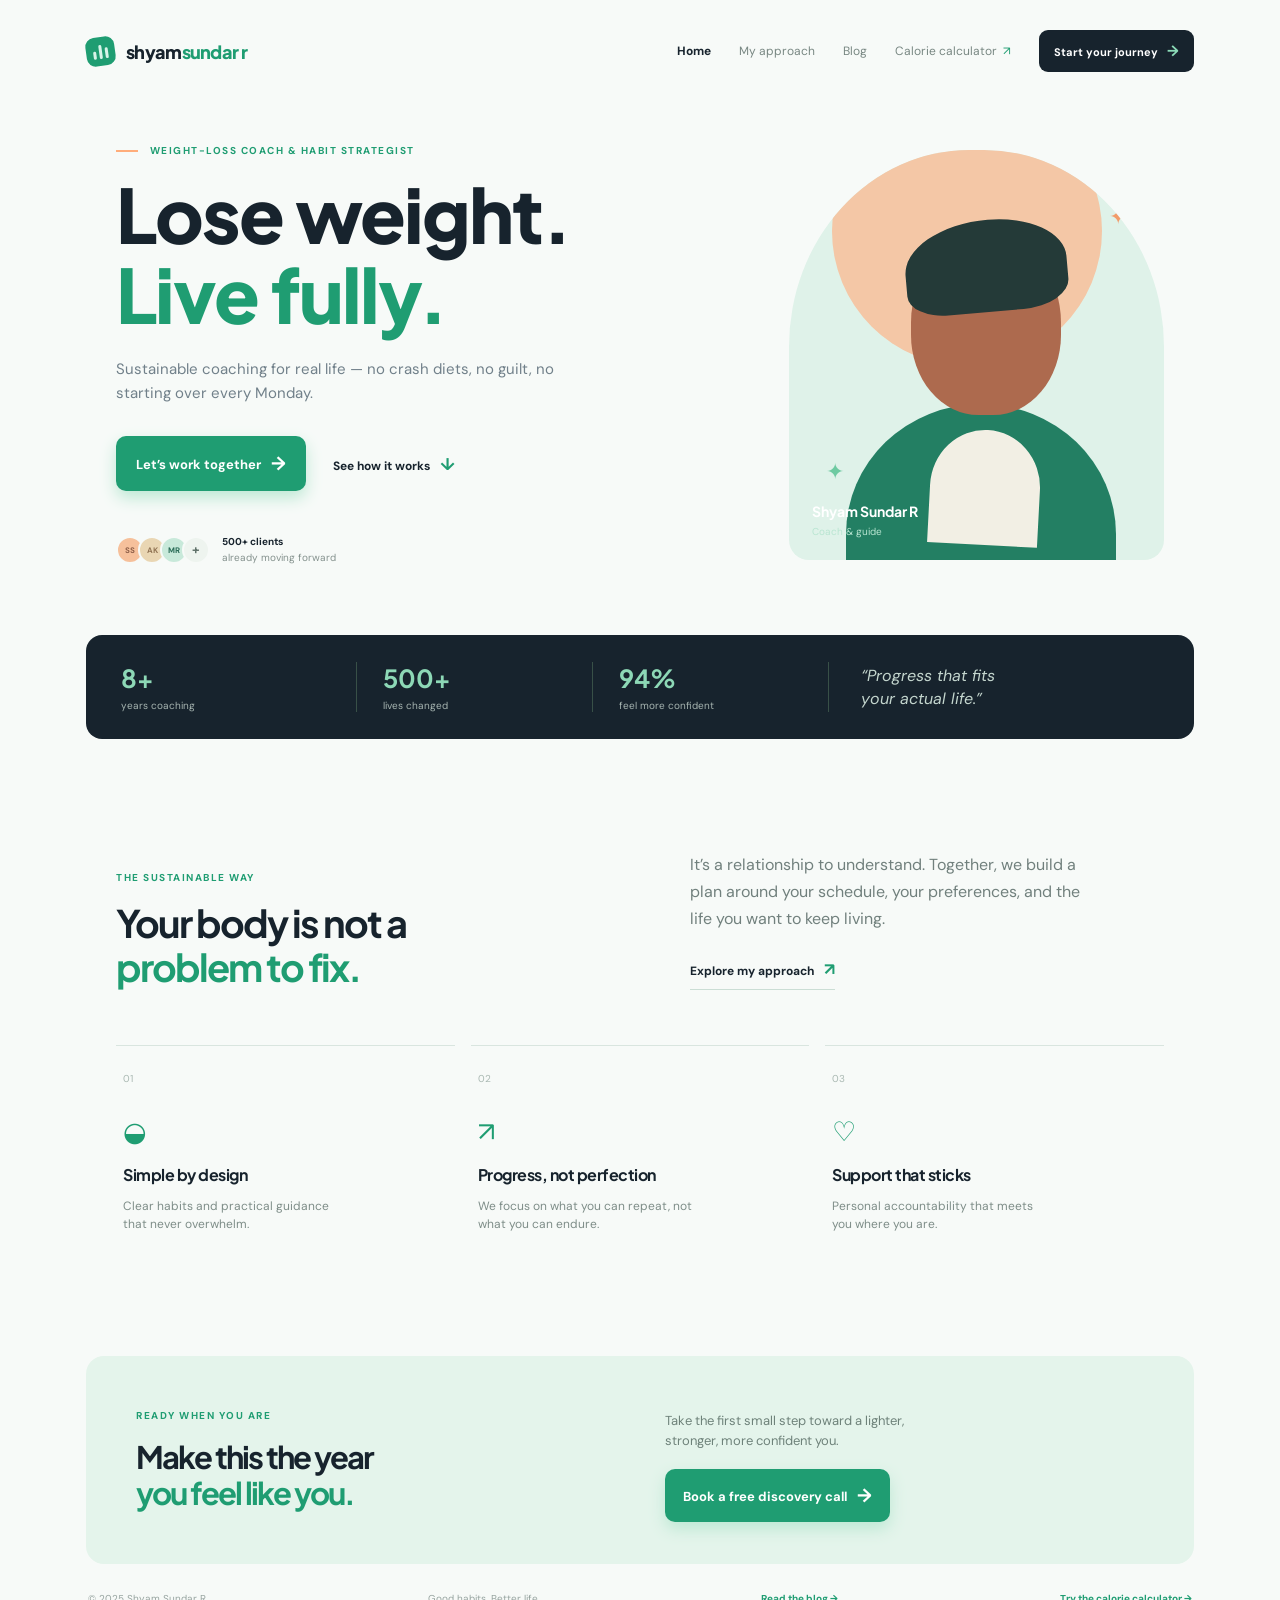
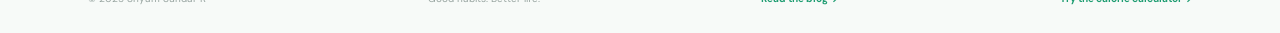
==== index.html @ 07dd2980 "First commit" ====
<!doctype html>
<html lang="en">
<head>
  <meta charset="UTF-8" /><meta name="viewport" content="width=device-width, initial-scale=1.0" />
  <meta name="description" content="Shyam Sundar R helps busy people build sustainable weight-loss habits for life." />
  <title>Shyam Sundar R — Sustainable weight-loss coaching</title>
  <link rel="preconnect" href="https://fonts.googleapis.com" /><link rel="preconnect" href="https://fonts.gstatic.com" crossorigin />
  <link href="https://fonts.googleapis.com/css2?family=DM+Sans:wght@400;500;600;700&family=Plus+Jakarta+Sans:wght@600;700;800&display=swap" rel="stylesheet" /><link rel="stylesheet" href="styles.css" />
</head>
<body class="home-page"><div class="page-shell">
  <header class="site-header"><a class="brand" href="index.html" aria-label="Shyam Sundar R home"><span class="brand-mark" aria-hidden="true"><span></span><span></span><span></span></span><span>shyam<span>sundar r</span></span></a><nav class="main-nav" aria-label="Main navigation"><a class="active" href="index.html">Home</a><a href="#approach">My approach</a><a href="blog.html">Blog</a><a href="calculator.html">Calorie calculator <span>↗</span></a></nav><a class="nav-cta" href="#start">Start your journey <span>→</span></a></header>
  <main>
    <section class="coach-hero"><div class="hero-copy"><p class="eyebrow"><span></span> Weight-loss coach & habit strategist</p><h1>Lose weight.<br /><em>Live fully.</em></h1><p class="hero-text">Sustainable coaching for real life — no crash diets, no guilt, no starting over every Monday.</p><div class="hero-actions"><a class="primary-button hero-button" href="#start">Let’s work together <span>→</span></a><a class="text-link" href="#approach">See how it works <span>↓</span></a></div><div class="trust-row"><div class="avatar-stack"><span>SS</span><span>AK</span><span>MR</span><b>+</b></div><p><strong>500+ clients</strong><br />already moving forward</p></div></div><div class="coach-portrait" aria-label="Portrait illustration of coach Shyam Sundar R" role="img"><div class="portrait-sun"></div><div class="portrait-shape portrait-body"></div><div class="portrait-shape portrait-head"></div><div class="portrait-hair"></div><div class="portrait-shirt"></div><span class="portrait-label">Shyam Sundar R <small>Coach & guide</small></span><span class="leaf leaf-one">✦</span><span class="leaf leaf-two">✦</span></div></section>
    <section class="stats-strip" aria-label="Coach highlights"><div><strong>8+</strong><span>years coaching</span></div><div><strong>500+</strong><span>lives changed</span></div><div><strong>94%</strong><span>feel more confident</span></div><p>“Progress that fits<br />your actual life.”</p></section>
    <section id="approach" class="approach-section"><div class="section-intro"><p class="section-kicker">The sustainable way</p><h2>Your body is not a<br /><em>problem to fix.</em></h2></div><div class="approach-copy"><p>It’s a relationship to understand. Together, we build a plan around your schedule, your preferences, and the life you want to keep living.</p><a class="arrow-link" href="#start">Explore my approach <span>↗</span></a></div></section>
    <section class="pillars" aria-label="Coaching principles"><article><span class="pillar-number">01</span><div class="pillar-icon">◒</div><h3>Simple by design</h3><p>Clear habits and practical guidance that never overwhelm.</p></article><article><span class="pillar-number">02</span><div class="pillar-icon">↗</div><h3>Progress, not perfection</h3><p>We focus on what you can repeat, not what you can endure.</p></article><article><span class="pillar-number">03</span><div class="pillar-icon">♡</div><h3>Support that sticks</h3><p>Personal accountability that meets you where you are.</p></article></section>
    <section id="start" class="start-card"><div><p class="section-kicker">Ready when you are</p><h2>Make this the year<br /><em>you feel like you.</em></h2></div><div><p>Take the first small step toward a lighter, stronger, more confident you.</p><a class="primary-button" href="mailto:hello@shyamsundarr.com">Book a free discovery call <span>→</span></a></div></section>
  </main><footer class="site-footer"><span>© 2025 Shyam Sundar R</span><span>Good habits. Better life.</span><a href="blog.html">Read the blog →</a><a href="calculator.html">Try the calorie calculator →</a></footer>
</div></body></html>
---- styles.css ----
:root { --ink:#17232d; --muted:#71808a; --soft:#f4f8f5; --line:#e5ece8; --green:#1f9d72; --deep-green:#176b53; --peach:#ffad7b; --white:#fff; }
* { box-sizing:border-box; }
body { margin:0; color:var(--ink); background:#f7faf8; font-family:'DM Sans',sans-serif; }
.page-shell { max-width:1180px; margin:auto; padding:30px 36px 28px; }
.site-header { display:flex; align-items:center; justify-content:space-between; }
.brand { color:var(--ink); text-decoration:none; display:flex; align-items:center; gap:11px; font:800 18px 'Plus Jakarta Sans',sans-serif; letter-spacing:-.7px; }
.brand > span:last-child > span { color:var(--green); }
.brand-mark { width:29px; height:29px; border-radius:9px; background:var(--green); display:flex; align-items:end; justify-content:center; gap:3px; padding:7px; transform:rotate(-8deg); }
.brand-mark span { width:3px; border-radius:3px; background:#d7f3e8; }.brand-mark span:nth-child(1){height:8px}.brand-mark span:nth-child(2){height:14px}.brand-mark span:nth-child(3){height:11px}
.header-note { color:#7c8b88; font-size:12px; letter-spacing:.1px; }.pulse { display:inline-block; width:7px; height:7px; background:#65c69a; border-radius:50%; margin-right:7px; box-shadow:0 0 0 4px #e3f5eb; }
.main-nav { display:flex; align-items:center; gap:28px; margin-left:auto; margin-right:28px; }.main-nav a { color:#788782; font-size:12px; text-decoration:none; transition:.2s; }.main-nav a:hover,.main-nav a.active { color:var(--ink); }.main-nav a.active { font-weight:700; }.main-nav a span { color:var(--green); margin-left:3px; }.nav-cta { background:var(--ink); color:#fff; border-radius:9px; padding:11px 15px; text-decoration:none; font-size:11px; font-weight:700; }.nav-cta span { color:#8cdbb8; margin-left:6px; font-size:15px; }
.hero { display:flex; align-items:center; justify-content:space-between; padding:70px 66px 72px 30px; }.hero-copy { max-width:595px; }.eyebrow,.section-kicker { text-transform:uppercase; letter-spacing:1.5px; font-size:10px; font-weight:700; color:var(--green); margin:0 0 17px; }.eyebrow span { display:inline-block; width:22px; height:2px; vertical-align:middle; margin-right:8px; background:var(--peach); }
h1,h2 { font-family:'Plus Jakarta Sans',sans-serif; letter-spacing:-2px; margin:0; } h1 { font-size:clamp(40px,5vw,64px); line-height:1.07; font-weight:800; } h1 em,h2 em { color:var(--green); font-style:normal; }.hero-text { color:var(--muted); line-height:1.65; max-width:450px; font-size:15px; margin:22px 0 0; }
.hero-orbit { width:190px; height:190px; position:relative; margin-right:35px; }.orbit { position:absolute; border:1px solid #bce6d2; border-radius:50%; }.orbit-one { inset:5px; transform:rotate(50deg) scaleY(.55); }.orbit-two { inset:23px; transform:rotate(-50deg) scaleY(.55); border-color:#f7c8a9; }.orbit-core { background:#e3f7ee; border-radius:50%; width:95px;height:95px; position:absolute; inset:47px; display:flex; align-items:center; justify-content:center; flex-direction:column; color:var(--green); }.orbit-core span { font-size:10px; letter-spacing:1px; text-transform:uppercase; }.orbit-core strong { font:700 20px 'Plus Jakarta Sans'; letter-spacing:-1px; }.orbit-dot { position:absolute;width:8px;height:8px;border-radius:50%;background:var(--peach); }.dot-one{top:28px;right:26px}.dot-two{bottom:30px;left:16px;background:var(--green)}.dot-three{top:87px;right:1px;background:#f1d25f}
.calculator-layout { display:grid; grid-template-columns:1fr 1fr; gap:22px; }.card { background:var(--white); border:1px solid #e8efeb; border-radius:21px; box-shadow:0 12px 45px rgba(35,74,57,.06); }.form-card { padding:34px 36px 28px; }.card-heading,.results-top { display:flex; justify-content:space-between; align-items:flex-start; }.card h2 { font-size:24px; letter-spacing:-1px; }.step-badge { font-size:10px; color:var(--green); background:#e9f7f0; padding:7px 10px; border-radius:20px; font-weight:700; }.field-group { display:block; margin-top:27px; }.field-group > span, legend { color:#4f6067; display:block; font-size:12px; font-weight:700; margin-bottom:9px; } small { color:#94a19f; font-size:10px; font-weight:500; margin-left:3px; }.segmented-control { background:#f4f7f5; border:1px solid var(--line); display:flex; padding:4px; border-radius:11px; }.segmented-control label { flex:1; }.segmented-control input { position:absolute; opacity:0; }.segmented-control span { display:block; text-align:center; border-radius:8px; color:#71807d; padding:10px; font-size:12px; cursor:pointer; }.segmented-control input:checked + span { background:white; color:var(--ink); box-shadow:0 2px 8px #dfe9e2; font-weight:700; }
.input-grid { display:grid; grid-template-columns:repeat(3,1fr); gap:12px; }.input-grid .field-group { margin-top:21px; } input,select { width:100%; border:1px solid var(--line); border-radius:10px; color:var(--ink); background:#fbfdfc; font:500 14px 'DM Sans'; outline:none; padding:13px 12px; transition:.2s; } input:focus,select:focus { border-color:#72c6a2; box-shadow:0 0 0 3px #e1f5eb; } input::placeholder { color:#c2ccca; }.select-wrap { position:relative; }.select-wrap:after { content:'⌄'; position:absolute; right:14px; top:10px; pointer-events:none; color:var(--green); font-size:18px; }.select-wrap select { appearance:none; padding-right:38px; }.activity-field { margin-top:21px; }.primary-button,.secondary-button { border:0; cursor:pointer; font:700 13px 'DM Sans'; transition:transform .2s,box-shadow .2s; }.primary-button { width:100%; color:white; background:var(--green); border-radius:10px; padding:15px; margin-top:25px; box-shadow:0 7px 16px #bde8d4; }.primary-button:hover { transform:translateY(-2px); box-shadow:0 9px 20px #a5dfc3; }.primary-button span { font-size:19px; vertical-align:-1px; margin-left:7px; }.form-footnote { text-align:center; color:#a3aeaa; font-size:10px; margin:15px 0 0; }.error-message { color:#c65c4e; min-height:15px; font-size:11px; margin:10px 0 -10px; }
.results-card { background:var(--ink); color:white; padding:35px 36px 28px; overflow:hidden; position:relative; }.results-empty { min-height:399px; display:flex; flex-direction:column; justify-content:center; }.empty-icon { width:42px;height:42px; display:grid;place-items:center;border-radius:14px;background:#24403b;color:#74d3aa;font-size:20px;margin-bottom:24px; }.results-card .section-kicker { color:#7ed2ad; }.results-card h2 { font-size:29px; line-height:1.16; }.results-empty h2 em { color:#7ed2ad; }.results-empty > p:not(.section-kicker) { color:#9aaba6; font-size:13px; line-height:1.55; max-width:280px; margin:18px 0 27px; }.empty-line { display:flex; gap:7px; }.empty-line span { height:4px; border-radius:5px; background:#365148; }.empty-line span:nth-child(1){width:54px;background:#5cb991}.empty-line span:nth-child(2){width:32px}.empty-line span:nth-child(3){width:16px}.results-filled { min-height:399px; }.results-filled h2 { font-size:27px; }.result-check { background:#254c40;color:#81d5af;border-radius:20px;padding:7px 11px;font-size:10px;font-weight:700; }.maintenance-result { border-bottom:1px solid #345048; margin-top:28px; padding-bottom:22px; }.maintenance-result span { display:block;color:#9aaba6;font-size:11px; }.maintenance-result strong { display:inline-block;font:800 51px 'Plus Jakarta Sans';letter-spacing:-3px;color:#fff;margin-top:4px; }.maintenance-result small { color:#78c9a6; margin-left:8px; }.goal-results { padding:12px 0 5px; }.goal-row { display:grid; grid-template-columns:34px 1fr auto 28px; align-items:center; gap:9px; padding:11px 0; }.goal-icon { width:29px;height:29px;border-radius:9px;background:#29463e;display:grid;place-items:center;color:#6dd0a7;font-size:17px; }.goal-row strong { display:block;font-size:12px; }.goal-row span { display:block;color:#849993;font-size:10px;margin-top:3px; }.goal-row b { font-size:18px; }.goal-row small { color:#829790;margin:0;text-align:right; }.gain .goal-icon { color:#ffb68d; }.result-tip { display:flex;align-items:flex-start;gap:10px;background:#203932;padding:12px;border-radius:10px;margin-top:11px; }.result-tip span { color:#f2b083; }.result-tip p { color:#a8b6b1;font-size:10px;line-height:1.45;margin:0; }.result-tip strong { color:#e2ebe7; }.secondary-button { color:#b9d8cc;background:transparent;border:1px solid #456058;border-radius:9px;padding:10px 14px;margin-top:17px;font-size:11px; }.secondary-button:hover { background:#25473e; }.disclaimer { text-align:center;color:#97a5a1;font-size:10px;margin:25px auto 0; }.disclaimer span { color:var(--green);margin-right:4px; }
@media (max-width:760px) { .page-shell{padding:22px 18px}.header-note{display:none}.hero{padding:55px 5px 48px}.hero-orbit{display:none}.calculator-layout{grid-template-columns:1fr}.form-card,.results-card{padding:28px 24px}.results-empty,.results-filled{min-height:340px}.input-grid{gap:8px} h1{font-size:43px}.hero-text{font-size:14px}.disclaimer{line-height:1.5} }
.coach-hero { display:grid; grid-template-columns:1fr .82fr; gap:50px; align-items:center; padding:72px 30px 70px; }.coach-hero .hero-copy { max-width:560px; }.coach-hero h1 { font-size:clamp(48px,6vw,75px); }.hero-actions { display:flex; align-items:center; gap:27px; margin-top:30px; }.hero-button { display:inline-block; width:auto; text-decoration:none; padding:15px 20px; margin:0; }.text-link,.arrow-link { color:var(--ink); font-weight:700; text-decoration:none; font-size:12px; }.text-link span,.arrow-link span { color:var(--green); font-size:17px; margin-left:7px; }.trust-row { display:flex; align-items:center; gap:12px; margin-top:43px; }.trust-row p { color:#84918d; font-size:10px; line-height:1.55; margin:0; }.trust-row strong { color:var(--ink); }.avatar-stack { display:flex; align-items:center; }.avatar-stack span,.avatar-stack b { width:28px; height:28px; display:grid; place-items:center; border-radius:50%; border:2px solid #f7faf8; margin-left:-6px; background:#c8e9da; color:#286b56; font-size:8px; font-weight:700; }.avatar-stack span:first-child { margin-left:0; background:#f6c09b; color:#8d5d47; }.avatar-stack span:nth-child(2) { background:#e9d6b3; color:#917454; }.avatar-stack b { background:#eef4ef; color:#60726a; font-size:13px; }.coach-portrait { height:410px; max-width:375px; width:100%; justify-self:end; position:relative; background:#dff2e9; border-radius:48% 48% 20px 20px; overflow:hidden; }.portrait-sun { position:absolute; width:270px; height:270px; border-radius:50%; background:#f4c7a6; top:-54px; left:43px; }.portrait-shape { position:absolute; }.portrait-body { width:270px; height:260px; background:#237f63; border-radius:50% 50% 0 0; bottom:-104px; left:57px; }.portrait-head { width:150px; height:178px; background:#ad6a4e; border-radius:48% 48% 45% 45%; top:87px; left:122px; z-index:2; }.portrait-hair { position:absolute; z-index:3; width:162px; height:92px; top:70px; left:116px; background:#243a38; border-radius:55% 48% 30% 25%; transform:rotate(-5deg); }.portrait-shirt { position:absolute; z-index:4; width:110px; height:115px; background:#f2efe4; border-radius:50% 50% 0 0; top:280px; left:141px; transform:rotate(3deg); }.portrait-label { position:absolute; z-index:5; bottom:22px; left:23px; color:#fff; font:700 14px 'Plus Jakarta Sans'; }.portrait-label small { display:block; color:#b8e5d1; margin:5px 0 0; font:400 10px 'DM Sans'; }.leaf { position:absolute; color:#f29b69; font-size:22px; }.leaf-one { top:52px; right:37px; }.leaf-two { bottom:74px; left:37px; color:#6ecaa1; }.stats-strip { display:grid; grid-template-columns:repeat(3,1fr) 1.4fr; background:var(--ink); color:#fff; border-radius:16px; padding:27px 35px; align-items:center; }.stats-strip div { border-right:1px solid #385047; padding:0 26px; }.stats-strip div:first-child { padding-left:0; }.stats-strip strong { display:block; color:#8dd8b6; font:700 25px 'Plus Jakarta Sans'; }.stats-strip span { color:#a7b5b1; display:block; font-size:10px; margin-top:5px; }.stats-strip p { color:#c4d6ce; font:italic 16px 'DM Sans'; line-height:1.45; padding-left:32px; margin:0; }.approach-section { display:grid; grid-template-columns:1fr 1fr; gap:100px; padding:112px 30px 55px; align-items:end; }.approach-section h2,.start-card h2 { font-size:38px; line-height:1.17; }.approach-copy { max-width:390px; }.approach-copy p { color:#71807d; font-size:16px; line-height:1.7; margin:0 0 25px; }.arrow-link { border-bottom:1px solid #cbded5; padding-bottom:9px; display:inline-block; }.pillars { display:grid; grid-template-columns:repeat(3,1fr); gap:16px; padding:0 30px 90px; }.pillars article { border-top:1px solid #d9e5df; padding:20px 7px; }.pillar-number { color:#a9b8b2; font-size:10px; }.pillar-icon { color:var(--green); font-size:27px; margin:27px 0 15px; }.pillars h3 { font:700 16px 'Plus Jakarta Sans'; letter-spacing:-.5px; margin:0 0 10px; }.pillars p { color:#7e8d88; font-size:12px; line-height:1.55; max-width:220px; }.start-card { display:grid; grid-template-columns:1fr 1fr; gap:50px; background:#e4f4eb; border-radius:18px; padding:42px 50px; align-items:center; }.start-card h2 { font-size:31px; }.start-card > div:last-child p { color:#6e827a; font-size:13px; line-height:1.55; max-width:270px; }.start-card .primary-button { display:inline-block; text-decoration:none; width:auto; padding:14px 18px; margin-top:5px; }.site-footer { display:flex; justify-content:space-between; align-items:center; color:#96a39f; font-size:10px; padding:28px 2px 0; }.site-footer a { color:var(--green); text-decoration:none; font-weight:700; }.calculator-hero { padding-bottom:64px; }
@media (max-width:760px) { .main-nav { gap:14px; margin:18px 0 0; order:3; width:100%; justify-content:center; }.site-header { flex-wrap:wrap; }.nav-cta { display:none; }.coach-hero { grid-template-columns:1fr; padding:55px 5px 45px; }.coach-hero h1 { font-size:51px; }.coach-portrait { width:88%; height:310px; justify-self:center; }.portrait-head { top:62px; left:calc(50% - 45px); transform:scale(.78); transform-origin:top left; }.portrait-hair { top:49px; left:calc(50% - 51px); transform:scale(.78); transform-origin:top left; }.portrait-shirt { top:216px; left:calc(50% - 34px); transform:scale(.78); transform-origin:top left; }.portrait-body { left:calc(50% - 72px); bottom:-130px; transform:scale(.8); }.portrait-sun { left:calc(50% - 104px); width:208px; height:208px; }.stats-strip { grid-template-columns:repeat(3,1fr); padding:20px 12px; }.stats-strip div { padding:0 10px; }.stats-strip strong { font-size:19px; }.stats-strip p { display:none; }.approach-section { grid-template-columns:1fr; gap:25px; padding:75px 5px 45px; }.approach-section h2,.start-card h2 { font-size:31px; }.pillars { grid-template-columns:1fr; padding:0 5px 60px; }.pillars article { padding:18px 0; }.pillar-icon { margin:18px 0 10px; }.start-card { grid-template-columns:1fr; gap:10px; padding:30px 25px; }.site-footer { gap:10px; flex-wrap:wrap; }.site-footer span:nth-child(2) { display:none; } }
.blog-heading { max-width:660px; padding:75px 30px 55px; }.blog-heading h1 { font-size:clamp(45px,6vw,70px); }.blog-heading > p:last-child { color:var(--muted); font-size:16px; line-height:1.65; max-width:440px; margin:22px 0 0; }.post-grid { display:grid; grid-template-columns:repeat(2,1fr); gap:24px; padding:0 30px 80px; }.post-card { background:#fff; border:1px solid var(--line); border-radius:17px; overflow:hidden; box-shadow:0 10px 35px rgba(35,74,57,.045); }.featured-post { grid-column:span 2; display:grid; grid-template-columns:1fr 1fr; }.post-art,.article-art { min-height:240px; position:relative; overflow:hidden; display:flex; align-items:center; justify-content:center; }.post-art span,.article-art span { position:absolute; top:18px; left:20px; font-size:11px; font-weight:700; color:#638578; }.post-art b,.article-art b { font:800 36px/1.05 'Plus Jakarta Sans'; letter-spacing:-2px; text-transform:lowercase; text-align:center; color:var(--ink); transform:rotate(-8deg); }.art-habits { background:#f5cfad; }.art-habits:before { content:''; position:absolute; width:190px; height:190px; border:1px solid #df9d79; border-radius:50%; transform:rotate(25deg) scaleX(.65); }.art-plate { background:#d7eddf; }.art-plate:before { content:''; position:absolute; width:190px; height:190px; border:12px solid #f9f4e9; border-radius:50%; box-shadow:0 0 0 1px #a9d3ba; }.art-week { background:#e5e3f5; }.art-week:before { content:'↻'; position:absolute; color:#aaa4d3; font-size:160px; line-height:1; font-weight:300; }.post-content { padding:28px 30px 32px; }.post-meta { color:var(--green); text-transform:uppercase; letter-spacing:1.2px; font-size:9px; font-weight:700; margin:0 0 14px; }.post-content h2 { font-size:23px; line-height:1.2; margin:0 0 13px; }.post-content h2 a { color:var(--ink); text-decoration:none; }.post-content h2 a:hover { color:var(--green); }.post-content > p:not(.post-meta) { color:#7e8d88; font-size:12px; line-height:1.6; max-width:300px; margin:0 0 24px; }.post-content .arrow-link { font-size:11px; }.blog-cta { background:var(--ink); color:#fff; border-radius:17px; margin:0 30px 20px; padding:38px 45px; display:flex; align-items:center; justify-content:space-between; gap:25px; }.blog-cta .section-kicker { color:#7ed2ad; }.blog-cta h2 { font-size:30px; }.blog-cta em { color:#7ed2ad; }.blog-cta .primary-button { display:inline-block; color:#fff; text-decoration:none; width:auto; white-space:nowrap; padding:14px 18px; margin:0; }.article { max-width:740px; margin:0 auto; padding:55px 0 70px; }.back-link { color:var(--green); text-decoration:none; font-size:11px; font-weight:700; }.article > .post-meta { margin-top:55px; }.article h1 { font-size:clamp(42px,5vw,62px); line-height:1.1; margin:0; }.article-deck { color:var(--muted); font-size:17px; line-height:1.6; max-width:550px; margin:20px 0 36px; }.article-art { min-height:275px; border-radius:16px; margin-bottom:40px; }.article-body { max-width:620px; margin:auto; }.article-body p { color:#687873; font-size:16px; line-height:1.8; margin:0 0 22px; }.article-body h2 { font-size:27px; margin:38px 0 15px; }.article-body blockquote { border-left:3px solid var(--peach); color:var(--ink); font:italic 20px/1.5 'Plus Jakarta Sans'; margin:34px 0; padding:5px 0 5px 24px; }.article-signoff { color:var(--ink)!important; margin-top:40px!important; }.article-signoff strong { color:var(--green); font:800 22px 'Plus Jakarta Sans'; }
@media (max-width:760px) { .main-nav { gap:11px; }.main-nav a { font-size:10px; }.blog-heading { padding:55px 5px 40px; }.post-grid { grid-template-columns:1fr; padding:0 5px 55px; }.featured-post { grid-column:span 1; display:block; }.post-art { min-height:190px; }.post-content { padding:24px 22px 27px; }.blog-cta { margin:0 5px 20px; padding:30px 25px; display:block; }.blog-cta h2 { font-size:27px; margin-bottom:25px; }.article { padding:45px 5px 55px; }.article > .post-meta { margin-top:42px; }.article-art { min-height:220px; }.article-body p { font-size:15px; }.article-body blockquote { font-size:17px; } }
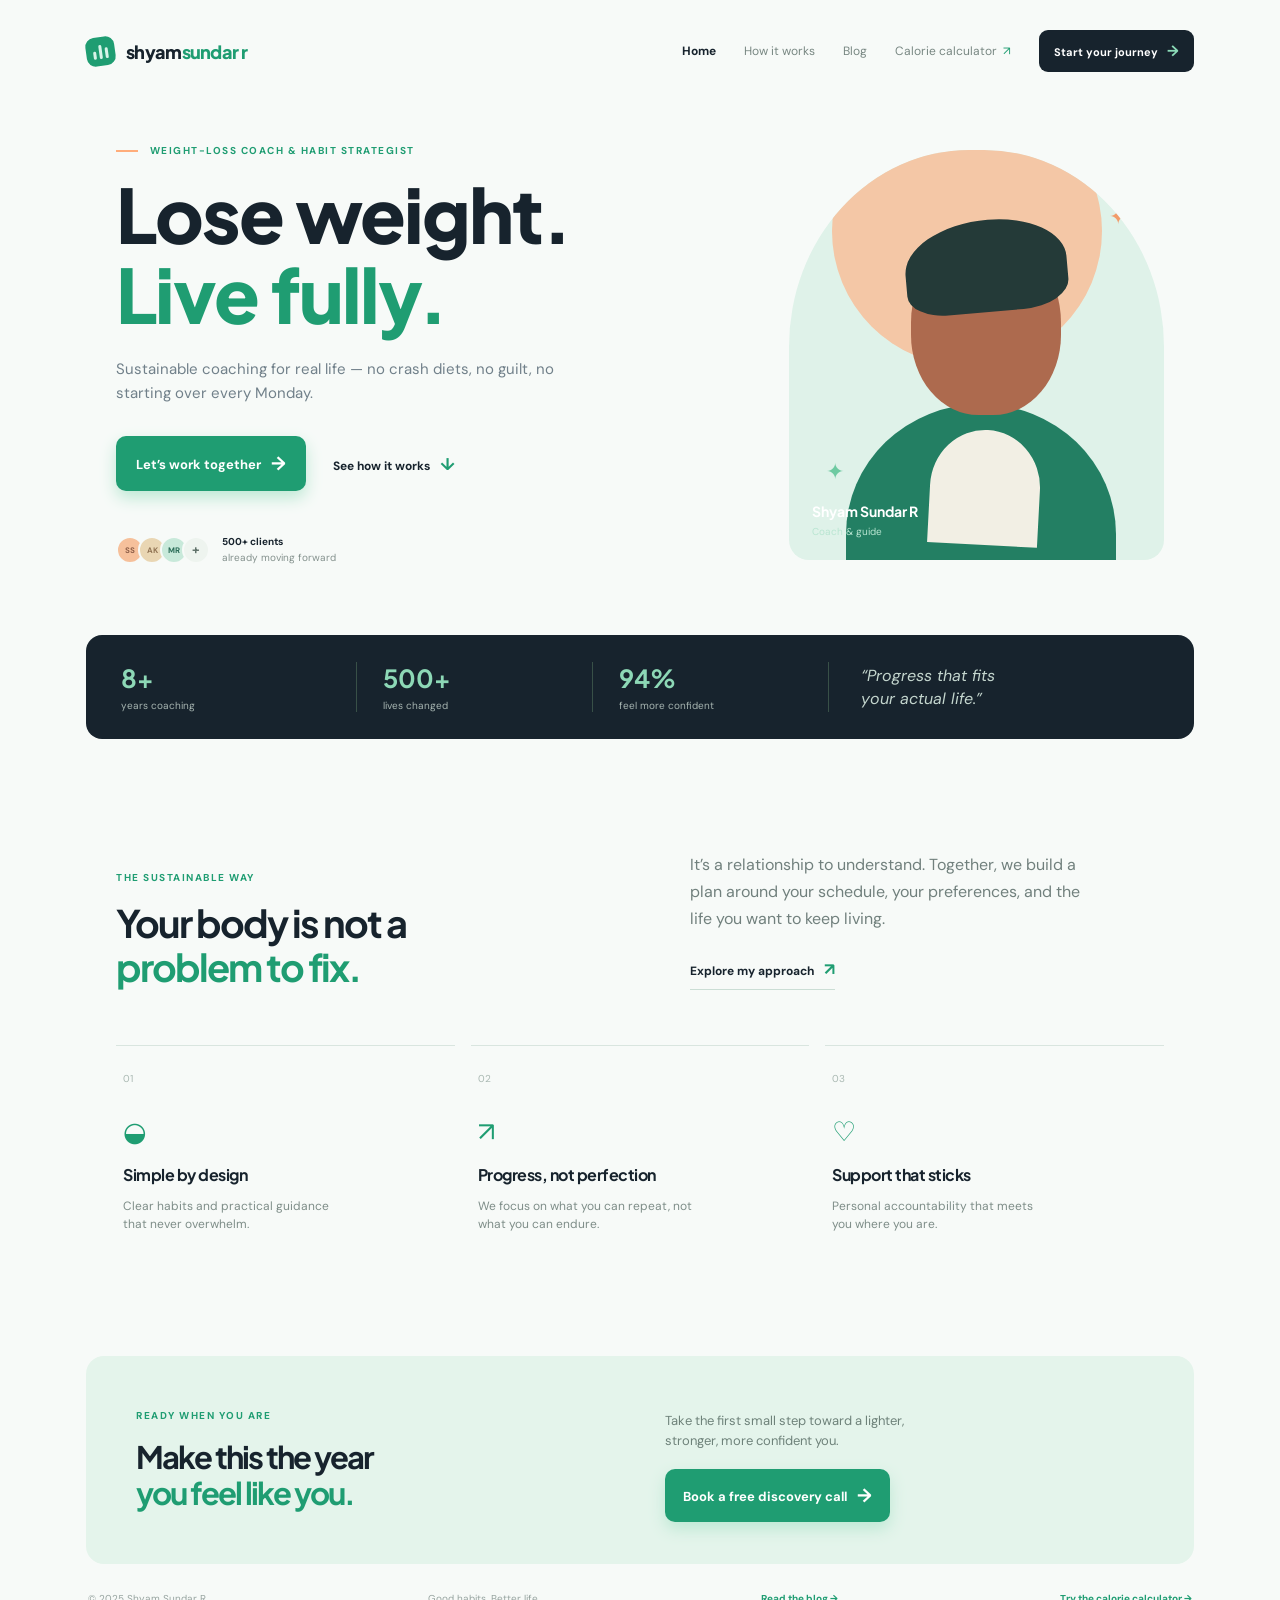
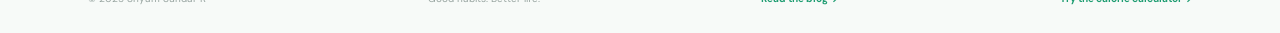
==== commit ccfcc5cd: "Second" ====
--- a/index.html
+++ b/index.html
@@ -8,7 +8,7 @@
   <link href="https://fonts.googleapis.com/css2?family=DM+Sans:wght@400;500;600;700&family=Plus+Jakarta+Sans:wght@600;700;800&display=swap" rel="stylesheet" /><link rel="stylesheet" href="styles.css" />
 </head>
 <body class="home-page"><div class="page-shell">
-  <header class="site-header"><a class="brand" href="index.html" aria-label="Shyam Sundar R home"><span class="brand-mark" aria-hidden="true"><span></span><span></span><span></span></span><span>shyam<span>sundar r</span></span></a><nav class="main-nav" aria-label="Main navigation"><a class="active" href="index.html">Home</a><a href="#approach">My approach</a><a href="blog.html">Blog</a><a href="calculator.html">Calorie calculator <span>↗</span></a></nav><a class="nav-cta" href="#start">Start your journey <span>→</span></a></header>
+  <header class="site-header"><a class="brand" href="index.html" aria-label="Shyam Sundar R home"><span class="brand-mark" aria-hidden="true"><span></span><span></span><span></span></span><span>shyam<span>sundar r</span></span></a><nav class="main-nav" aria-label="Main navigation"><a class="active" href="index.html">Home</a><a href="#approach">How it works</a><a href="blog.html">Blog</a><a href="calculator.html">Calorie calculator <span>↗</span></a></nav><a class="nav-cta" href="#start">Start your journey <span>→</span></a></header>
   <main>
     <section class="coach-hero"><div class="hero-copy"><p class="eyebrow"><span></span> Weight-loss coach & habit strategist</p><h1>Lose weight.<br /><em>Live fully.</em></h1><p class="hero-text">Sustainable coaching for real life — no crash diets, no guilt, no starting over every Monday.</p><div class="hero-actions"><a class="primary-button hero-button" href="#start">Let’s work together <span>→</span></a><a class="text-link" href="#approach">See how it works <span>↓</span></a></div><div class="trust-row"><div class="avatar-stack"><span>SS</span><span>AK</span><span>MR</span><b>+</b></div><p><strong>500+ clients</strong><br />already moving forward</p></div></div><div class="coach-portrait" aria-label="Portrait illustration of coach Shyam Sundar R" role="img"><div class="portrait-sun"></div><div class="portrait-shape portrait-body"></div><div class="portrait-shape portrait-head"></div><div class="portrait-hair"></div><div class="portrait-shirt"></div><span class="portrait-label">Shyam Sundar R <small>Coach & guide</small></span><span class="leaf leaf-one">✦</span><span class="leaf leaf-two">✦</span></div></section>
     <section class="stats-strip" aria-label="Coach highlights"><div><strong>8+</strong><span>years coaching</span></div><div><strong>500+</strong><span>lives changed</span></div><div><strong>94%</strong><span>feel more confident</span></div><p>“Progress that fits<br />your actual life.”</p></section>
